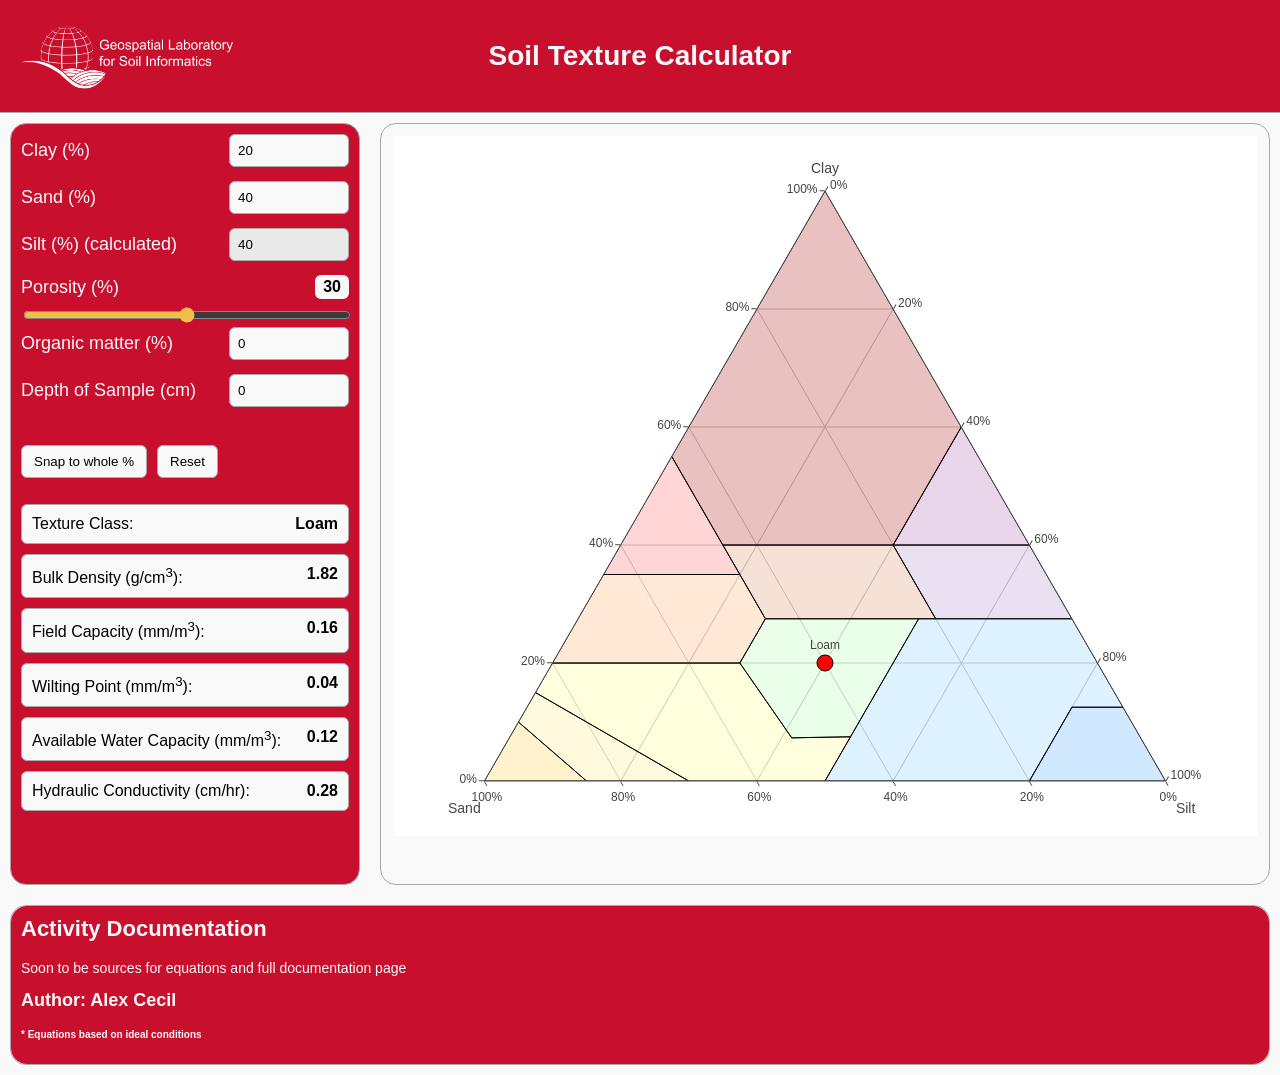
==== docs/index.html @ 5aa43e3f "Update index.html" ====
<!DOCTYPE html>
<html lang="en">
<head>
  <meta charset="UTF-8" />
  <meta name="viewport" content="width=device-width, initial-scale=1" />
  <title>GLSI - Soil Texture Calculator</title>
  <script src="https://cdn.plot.ly/plotly-2.35.2.min.js"></script>
  <link rel="stylesheet" href="styles.css" />
</head>
<body>
  <header>
    <a href="https://www.agron.iastate.edu/glsi/" target="_blank" class="header-logo-link">
      <img src="GLSI_Logo.png" alt="White GLSI Logo with Text" class="header-logo" />
    </a>
    <h1>Soil Texture Calculator</h1>
  </header>

  <main class="wrap">
    <section class="card side-panel">
      <div class="panel">
        <div class="row">
          <label for="clay">Clay (%)</label>
          <input id="clay" type="number" min="0" max="100" step="0.1" value="20" />
        </div>

        <div class="row">
          <label for="sand">Sand (%)</label>
          <input id="sand" type="number" min="0" max="100" step="0.1" value="40" />
        </div>

        <div class="row">
          <label for="silt">Silt (%) (calculated)</label>
          <input id="silt" type="number" step="0.1" value="40" readonly />
        </div>

        <div class="porosity-row">
          <div class="porosity-header">
            <label for="porosity">Porosity (%)</label>
            <output id="porosityValue" for="porosity">50</output>
          </div>

          <input
            id="porosity"
            type="range"
            min="0"
            max="60"
            step="0.1"
            value="30"
          />
        </div>

        <div class="row">
          <label for="om">Organic matter (%)</label>
          <input id="om" type="number" min="0" max="100" step="0.1" value="0" />
        </div>

        <div class="row">
          <label for="depth">Depth of Sample (cm)</label>
          <input id="surf_depth" type="number" min="0" max="1000" step="0.1" value="0" />
        </div>

        <div class="help" id="status">
          Enter clay and sand; silt is 100 − clay − sand.
        </div>

        <div class="btns">
          <button id="snap" type="button">Snap to whole %</button>
          <button id="reset" type="button">Reset</button>
        </div>

        <div class="results" aria-live="polite">
          <div class="result-row">
            <span>Texture Class:</span>
            <output id="texture">—</output>
          </div>

          <div class="result-row">
            <span>Bulk Density (g/cm<sup>3</sup>):</span>
            <output id="bd">—</output>
          </div>

          <div class="result-row">
            <span>Field Capacity (mm/m<sup>3</sup>):</span>
            <output id="fieldcap">—</output>
          </div>
          
          <div class="result-row">
            <span>Wilting Point (mm/m<sup>3</sup>):</span>
            <output id="wilting">—</output>
          </div>

          <div class="result-row">
            <span>Available Water Capacity (mm/m<sup>3</sup>):</span>
            <output id="awc">—</output>
          </div>

          <div class="result-row">
            <span>Hydraulic Conductivity (cm/hr):</span>
            <output id="HC">—</output>
          </div>

        </div>
      </div>
    </section>

    <section class="card">
      <div class="panel chart-panel">
        <div id="chart"></div>
      </div>
    </section>


    <section class="card credit-card">
      <div class="panel credit-panel">
        <h2>Activity Documentation</h2>
        <p>Soon to be sources for equations and full documentation page</p>
        <h3>Author: Alex Cecil</h3>
        <h4>* Equations based on ideal conditions</h4>
      </div>
    </section>
  </main>

  <script src="script.js"></script>
</body>
</html>
---- docs/styles.css ----
:root{
  --header_size: 72px;
  --card_rad: 16px;
  --small_rad: 6px;
  --cardinal_red:#c8102e;
  --cyclone_gold:#f1be48;
  --page_white:#f9f9f9;
  --input_box_white:#e9e9e9;
  --page_black:#000000;
  --page_grey:#333333;
  --page_item_border:solid#a9a9a9;
  --card_padding:10px;
  --page_brown:#9b945f;
  --page_dark_brown:#524727;
}

body {
  margin: 0;
  font-family: Arial, sans-serif;
  background:var(--page_white);
  color:var(--page_black);
}

header {
  display: flex;
  align-items: center;
  justify-content: center;
  min-height: var(--header_size); 
  height: auto;
  gap: 12px;
  padding: 20px 24px;
  border-bottom: 1px var(--page_item_border);
  background:var(--cardinal_red);
  position: relative;
}

.header-logo-link {
  position: absolute;
  left: 15px;
  height: var(--header_size);
  display: block;
}

.header-logo {
  height: 100%;
  width: auto;
  object-fit: contain;
  display: block;
}

header h1 {
  margin: 0;
  color:var(--page_white);
  font-size: 28px;
  text-align: center;
}

@media (max-width: 650px) {
  header {
    flex-direction: column;
    gap: 10px;
    padding: 14px 20px;
  }

  .header-logo-link {
    position: static;
    transform: none;
    height: 54px;
  }

  header h1 {
    font-size: 24px;
  }
}

.wrap {
  display: grid;
  grid-template-columns: 350px minmax(0, 1fr);
  gap: 20px;
  padding: var(--card_padding);
}

.card {
  min-height: 760px;
  background:var(--page_white);
  border: 1px var(--page_item_border);
  border-radius: var(--card_rad);
}

.side-panel {
  background-color: var(--cardinal_red);
}

.side-panel label{
  margin: 0;
  color:var(--page_white);
  font-size: 18px;
}

.credit-card {
  grid-column: 1 / -1;
  min-height: 0;
}

.credit-panel {
  background:var(--cardinal_red);
  padding: var(--card_padding);
  border-radius: var(--card_rad);
}

.credit-panel h2 {
  margin-top: 0;
  color:var(--page_white);
  font-size: 22px;
}

.credit-panel h3 {
  margin-top: 0;
  color:var(--page_white);
  font-size: 18px;
}

.credit-panel h4 {
  margin-top: 0;
  color:var(--page_white);
  font-size: 10px;
}

.credit-panel p {
  margin-top: 0;
  color:var(--page_white);
  font-size: 14px;
}

.panel {
  padding: var(--card_padding);
}

.chart-panel {
  padding: 12px 12px 0;
}

.row {
  display: grid;
  grid-template-columns: 1fr 120px;
  gap: 12px;
  align-items: center;
  margin-bottom: 14px;
}

label {
  font-size: 14px;
  color:var(--page_grey);
}

input[type="number"] {
  width: 100%;
  box-sizing: border-box;
  padding: 8px;
  border: 1px var(--page_item_border);
  border-radius: var(--small_rad);
  background:var(--page_white);
  color:var(--page_black);
}

input[readonly] {
  background:var(--input_box_white);
}

.help {
  margin-top: 6px;
  font-size: 12px;
  color:var(--page_grey);
}

.good {
  color:var(--cardinal_red);
}

.bad {
  color:var(--page_white);
}

.btns {
  display: flex;
  gap: 10px;
  margin-top: 10px;
}

button {
  padding: 8px 12px;
  border: 1px var(--page_item_border);
  border-radius: var(--small_rad);
  background:var(--page_white);
  color:var(--page_black);
  cursor: pointer;
}

button:hover {
  background:var(--input_box_white);
}

.slider-control {
  display: flex;
  align-items: center;
  gap: 0.75rem;
}

.slider-control input[type="range"] {
  flex: 1;
}

.slider-control output {
  min-width: 3.5rem;
  text-align: right;
}

.results {
  display: grid;
  gap: 10px;
  margin-top: 26px;
}

.result-row {
  display: flex;
  justify-content: space-between;
  gap: 16px;
  padding: 10px;
  border: 1px var(--page_item_border);
  border-radius: var(--small_rad);
  background:var(--page_white);
}

.result-row output {
  font-variant-numeric: tabular-nums;
  font-weight: 700;
}

#chart {
  width: 100%;
  height: 700px;
}


.porosity-row {
  margin-top: 14px;
}

.porosity-header {
  display: flex;
  justify-content: space-between;
  align-items: center;
  margin-bottom: 6px;
}

.porosity-header label {
  color:var(--page_white);
}

#porosityValue {
  color:var(--page_black);
  background-color:var(--page_white);
  padding: 3px 8px;
  border-radius: var(--small_rad);
  font-weight: 700;
  font-variant-numeric: tabular-nums;
}

#porosity {
  width: 100%;
  accent-color:var(--cyclone_gold);
}

@media (max-width: 900px) {
  .wrap {
    grid-template-columns: 1fr;
  }

  .card {
    min-height: 0;
  }

  #chart {
    height: 600px;
  }
}
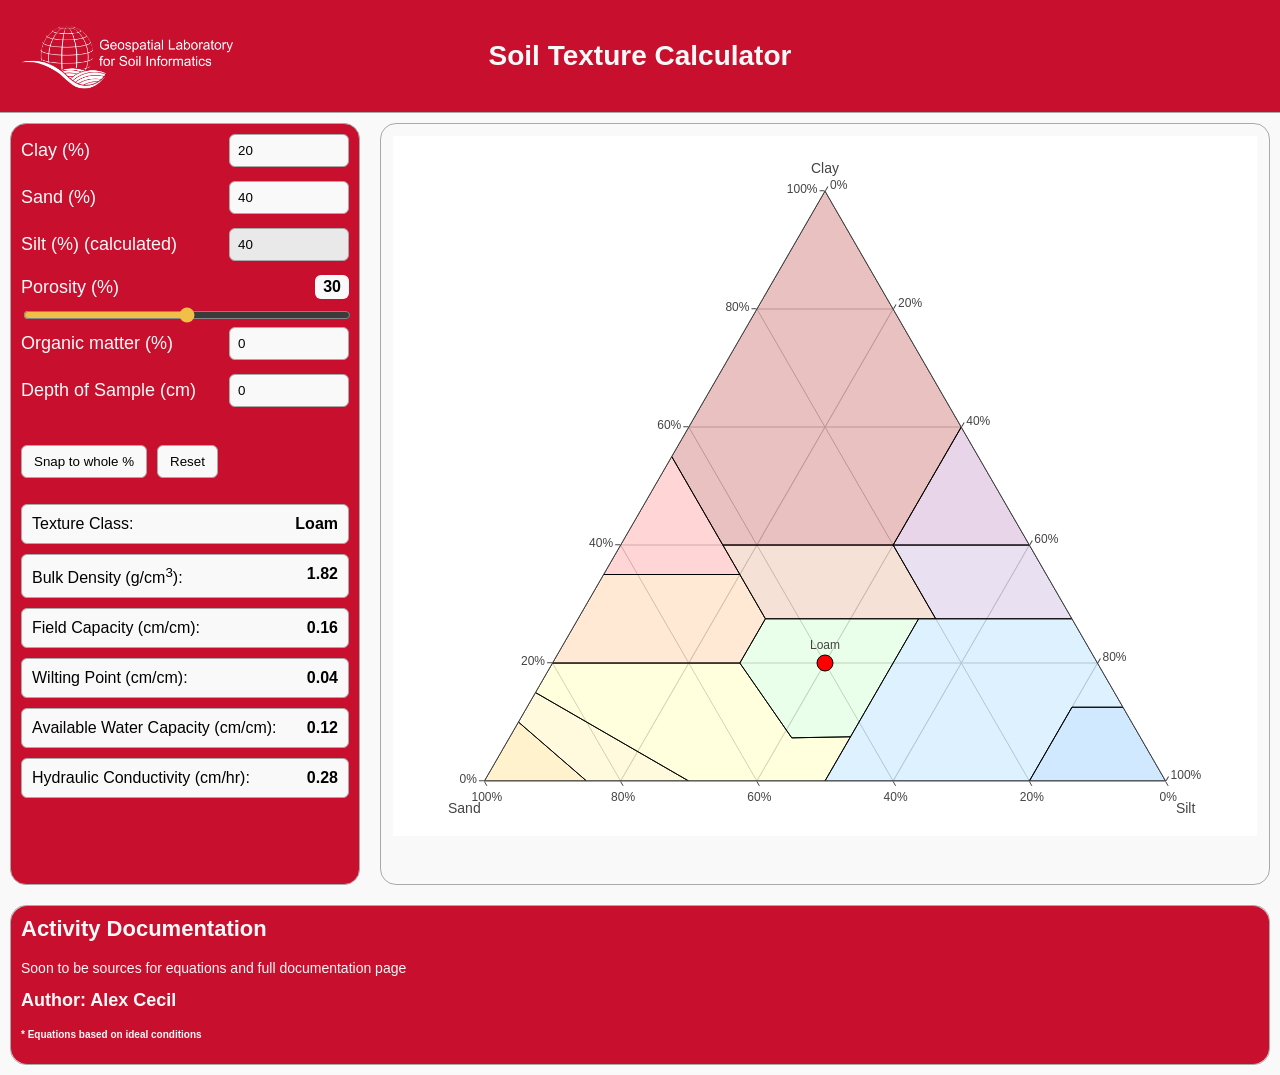
==== commit 9ee77359: "Update index.html" ====
--- a/docs/index.html
+++ b/docs/index.html
@@ -80,17 +80,17 @@
           </div>
 
           <div class="result-row">
-            <span>Field Capacity (mm/m<sup>3</sup>):</span>
+            <span>Field Capacity (cm/cm):</span>
             <output id="fieldcap">—</output>
           </div>
           
           <div class="result-row">
-            <span>Wilting Point (mm/m<sup>3</sup>):</span>
+            <span>Wilting Point (cm/cm):</span>
             <output id="wilting">—</output>
           </div>
 
           <div class="result-row">
-            <span>Available Water Capacity (mm/m<sup>3</sup>):</span>
+            <span>Available Water Capacity (cm/cm):</span>
             <output id="awc">—</output>
           </div>
 
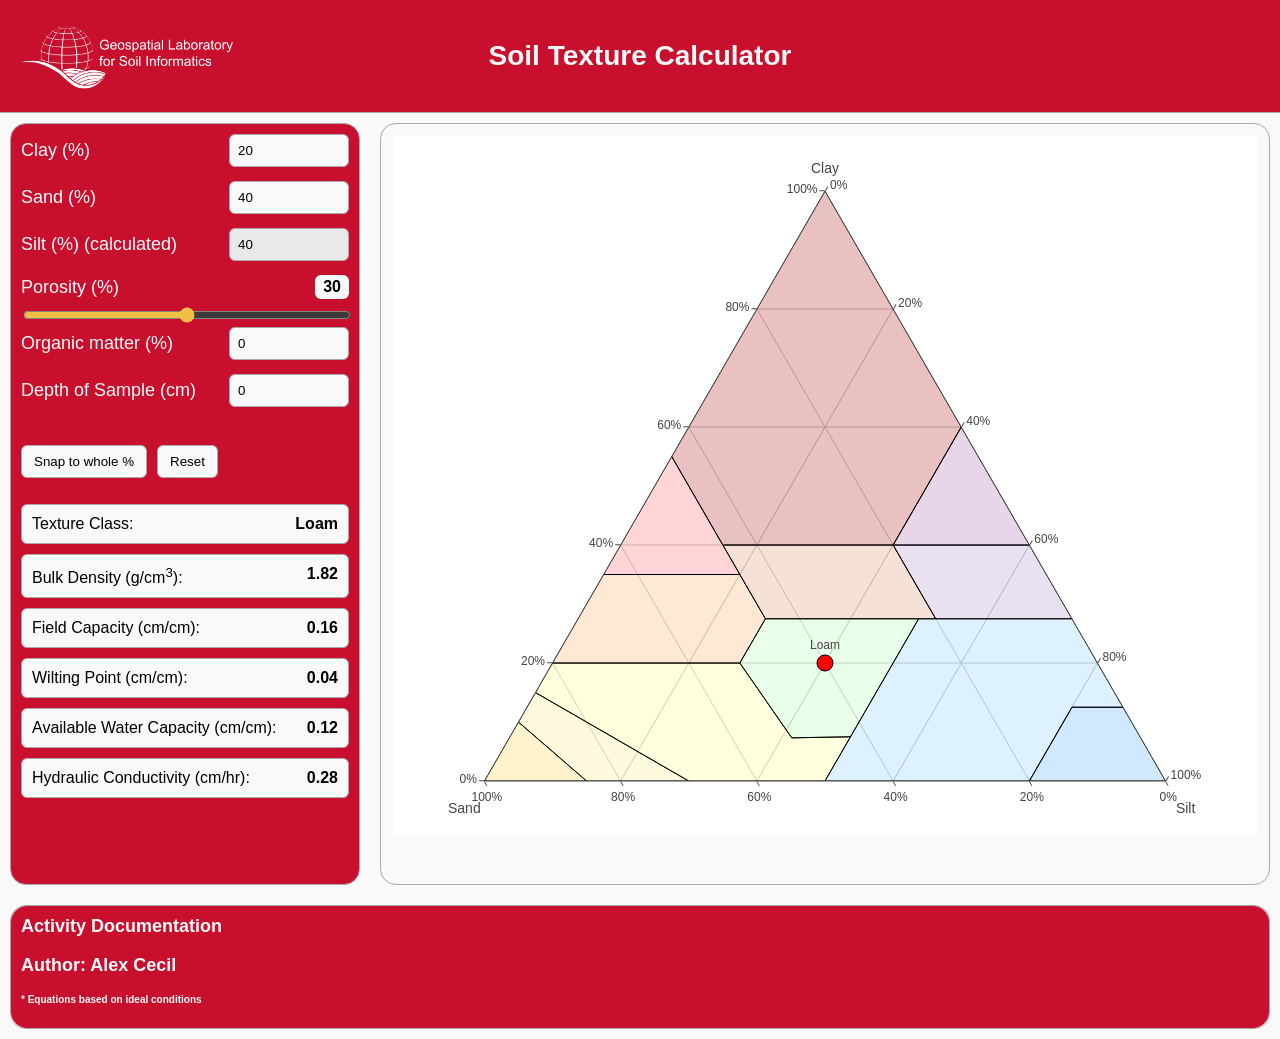
==== commit 3ad094a3: "Update index.html" ====
--- a/docs/index.html
+++ b/docs/index.html
@@ -112,8 +112,7 @@
 
     <section class="card credit-card">
       <div class="panel credit-panel">
-        <h2>Activity Documentation</h2>
-        <p>Soon to be sources for equations and full documentation page</p>
+        <h3 href="documentation.html" target="_blank">Activity Documentation</h3>
         <h3>Author: Alex Cecil</h3>
         <h4>* Equations based on ideal conditions</h4>
       </div>
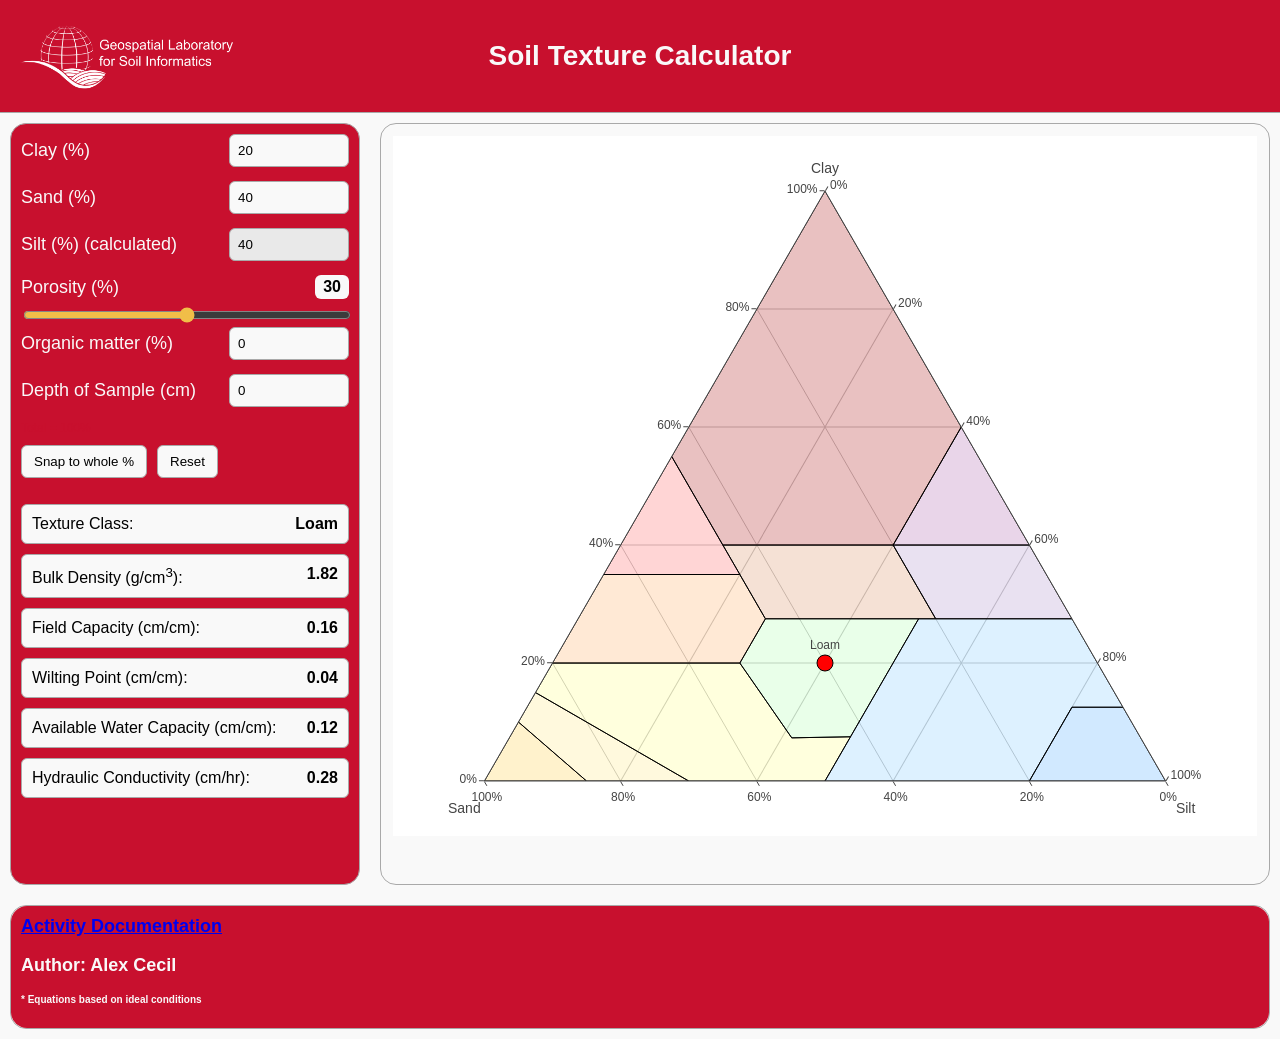
==== commit cd88bdd5: "Update index.html" ====
--- a/docs/index.html
+++ b/docs/index.html
@@ -112,7 +112,13 @@
 
     <section class="card credit-card">
       <div class="panel credit-panel">
-        <h3 href="documentation.html" target="_blank">Activity Documentation</h3>
+        <h3>
+          <a href="documentation.html"
+            target="_blank"
+            rel="noopener noreferrer">
+            Activity Documentation
+          </a>
+        </h3>
         <h3>Author: Alex Cecil</h3>
         <h4>* Equations based on ideal conditions</h4>
       </div>
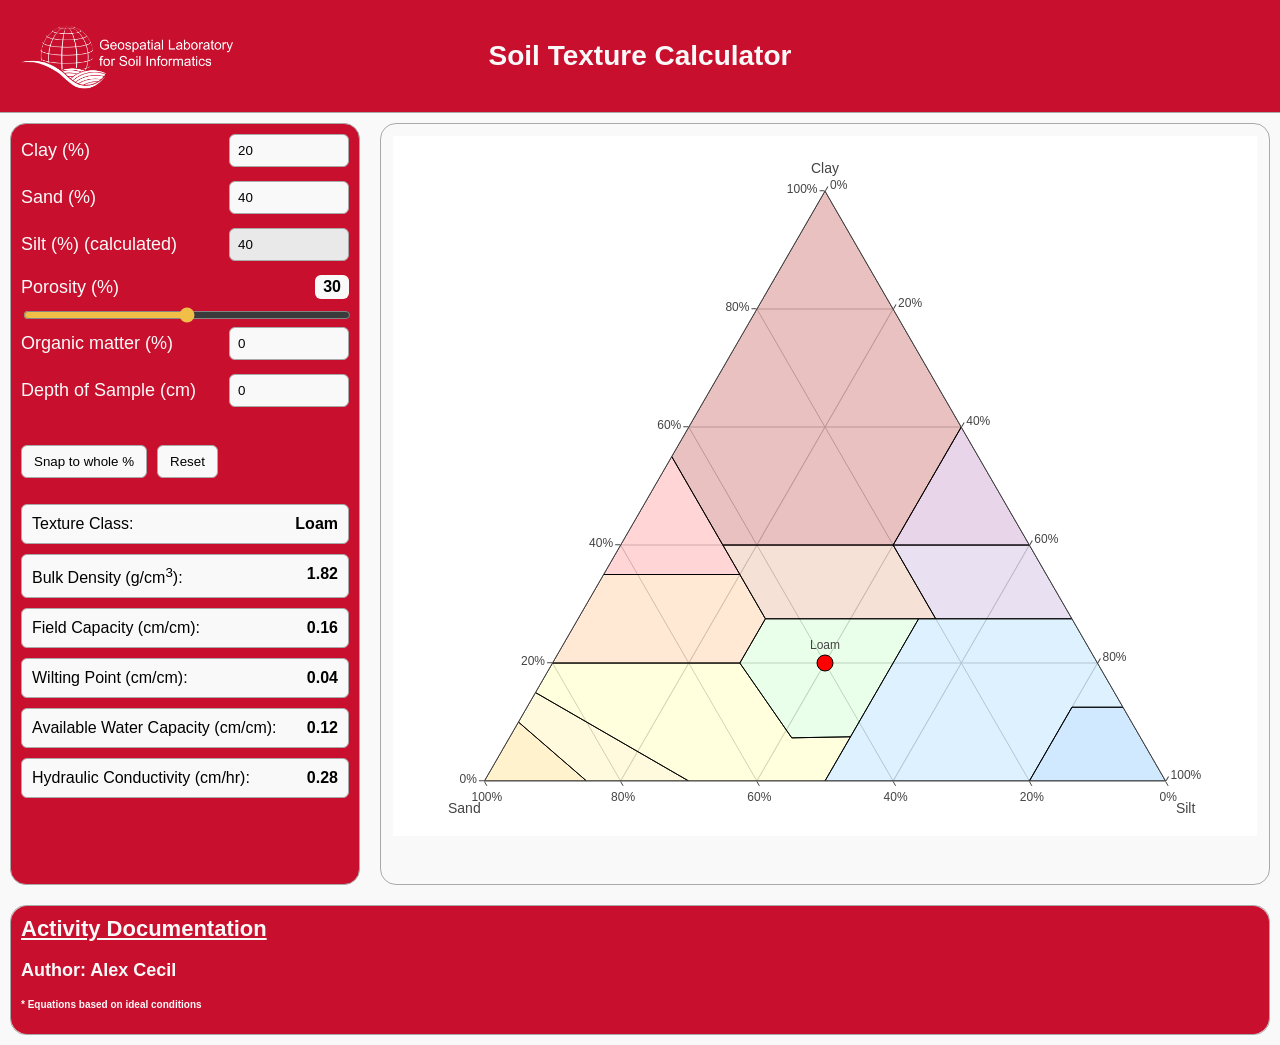
==== commit 896f6fc8: "updating links" ====
--- a/docs/index.html
+++ b/docs/index.html
@@ -112,13 +112,13 @@
 
     <section class="card credit-card">
       <div class="panel credit-panel">
-        <h3>
+        <h2>
           <a href="documentation.html"
             target="_blank"
             rel="noopener noreferrer">
             Activity Documentation
           </a>
-        </h3>
+        </h2>
         <h3>Author: Alex Cecil</h3>
         <h4>* Equations based on ideal conditions</h4>
       </div>
--- a/docs/styles.css
+++ b/docs/styles.css
@@ -285,3 +285,7 @@
     height: 600px;
   }
 }
+
+h2 a {
+  color: inherit;
+}
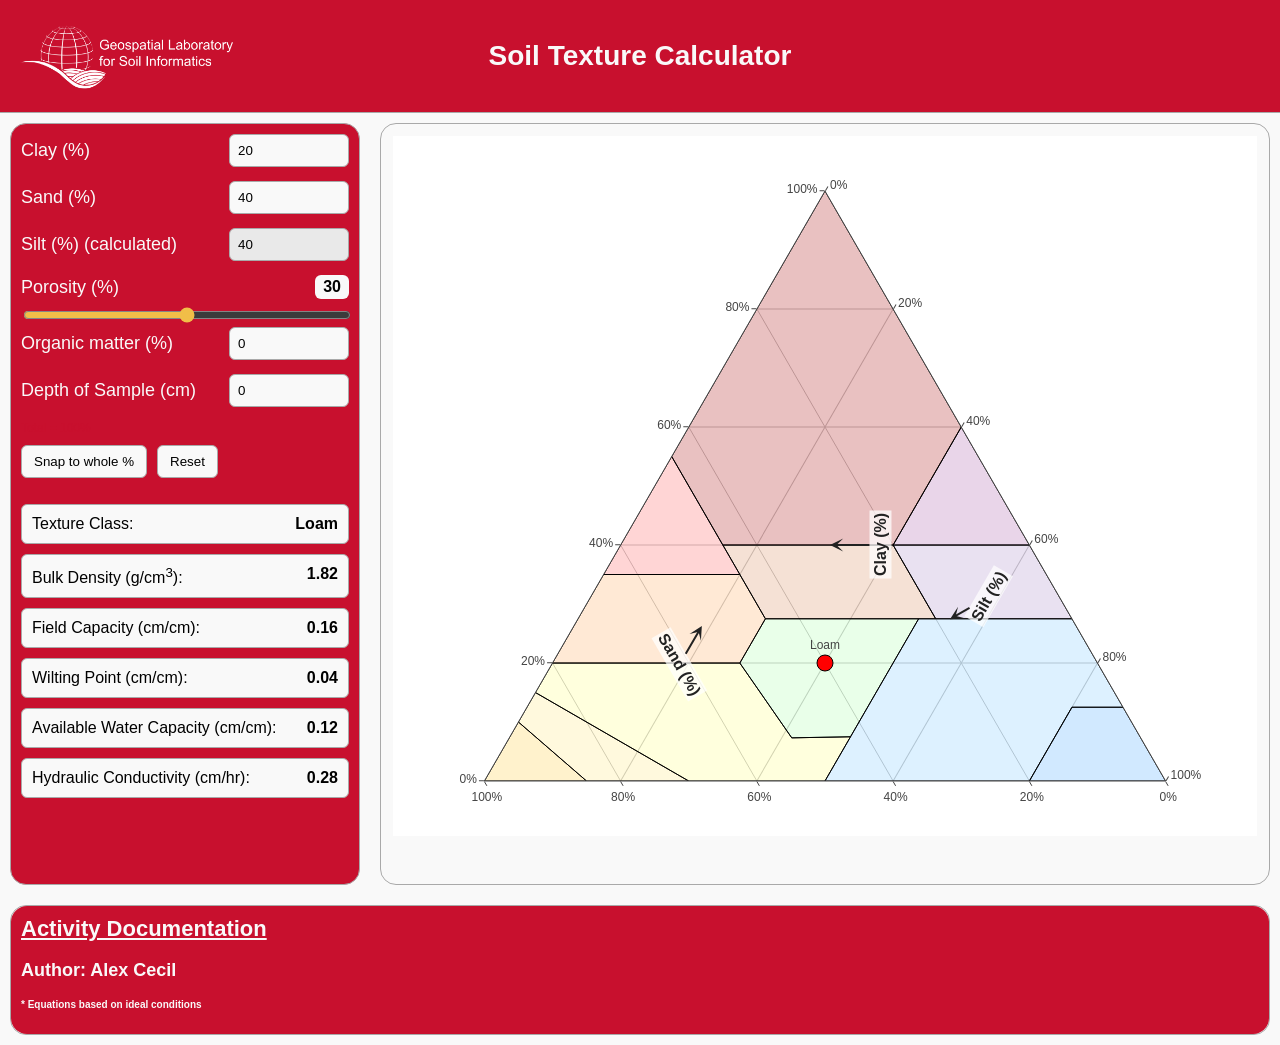
==== commit 767b9f14: "updating logoa" ====
--- a/docs/index.html
+++ b/docs/index.html
@@ -4,6 +4,7 @@
   <meta charset="UTF-8" />
   <meta name="viewport" content="width=device-width, initial-scale=1" />
   <title>GLSI - Soil Texture Calculator</title>
+  <link rel="icon" type="image/png" href="favicon.png" />
   <script src="https://cdn.plot.ly/plotly-2.35.2.min.js"></script>
   <link rel="stylesheet" href="styles.css" />
 </head>
@@ -125,6 +126,6 @@
     </section>
   </main>
 
-  <script src="script.js"></script>
+  <script src="js/script.js"></script>
 </body>
 </html>
--- a/docs/styles.css
+++ b/docs/styles.css
@@ -288,4 +288,19 @@
 
 h2 a {
   color: inherit;
+}
+
+
+.section-text {
+  color: #000000;
+}
+.section-text h2,
+.section-text h3,
+.section-text p {
+  margin-bottom: .75em;
+}
+.section-text ul {
+  margin-left: 1.5em;    /* indent */
+  list-style: disc;
+  color: #000000;           /* or whatever text color you’re using */
 }
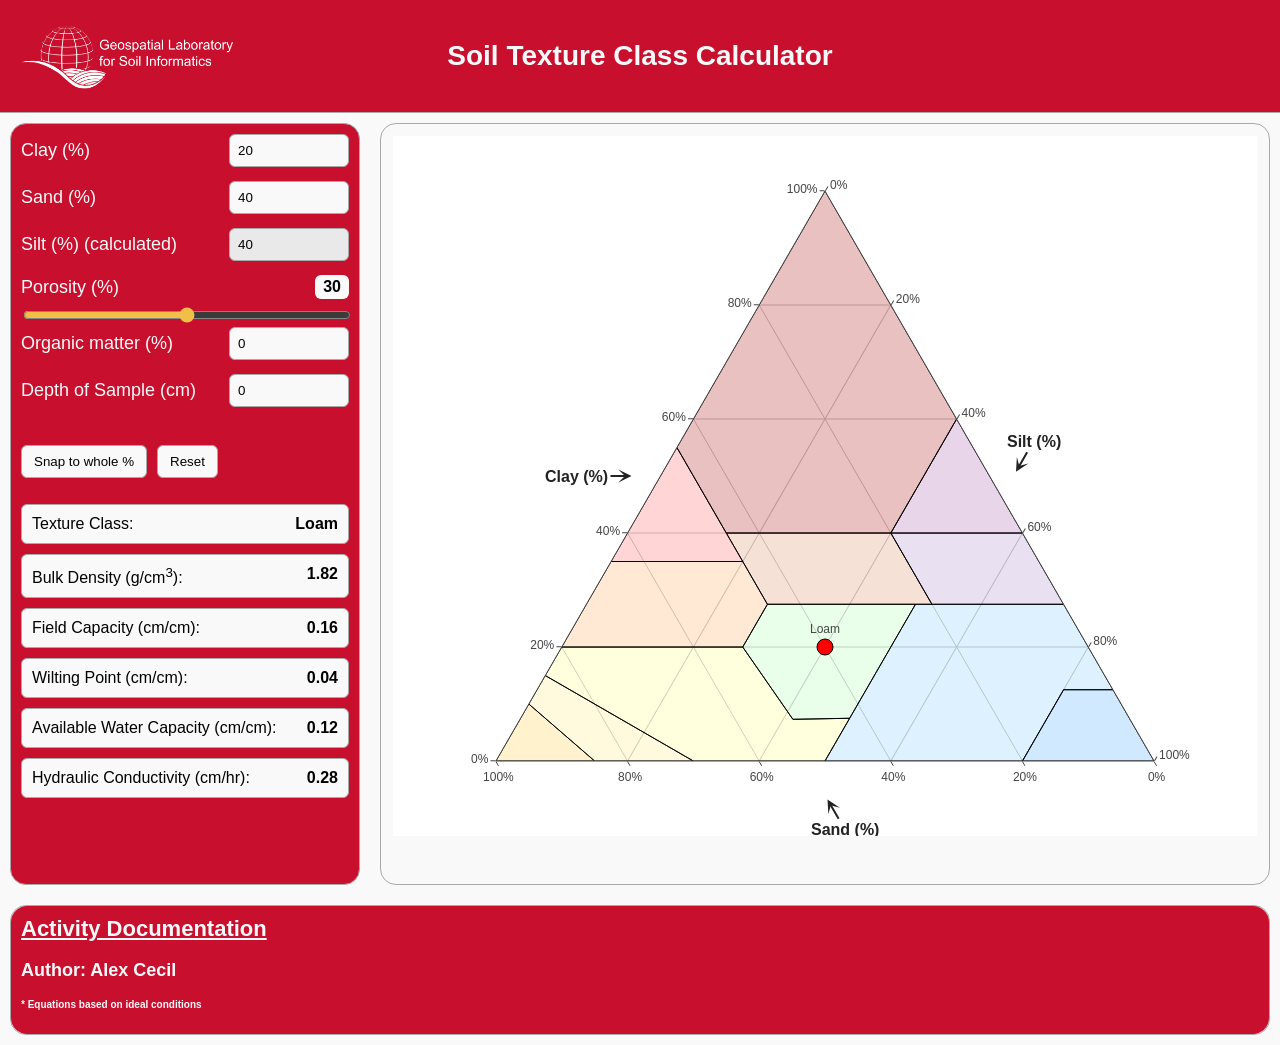
==== commit 6c8d743f: "Update title and header for soil texture calculator" ====
--- a/docs/index.html
+++ b/docs/index.html
@@ -3,7 +3,7 @@
 <head>
   <meta charset="UTF-8" />
   <meta name="viewport" content="width=device-width, initial-scale=1" />
-  <title>GLSI - Soil Texture Calculator</title>
+  <title>GLSI - Soil Texture Class Calculator</title>
   <link rel="icon" type="image/png" href="favicon.png" />
   <script src="https://cdn.plot.ly/plotly-2.35.2.min.js"></script>
   <link rel="stylesheet" href="styles.css" />
@@ -13,7 +13,7 @@
     <a href="https://www.agron.iastate.edu/glsi/" target="_blank" class="header-logo-link">
       <img src="GLSI_Logo.png" alt="White GLSI Logo with Text" class="header-logo" />
     </a>
-    <h1>Soil Texture Calculator</h1>
+    <h1>Soil Texture Class Calculator</h1>
   </header>
 
   <main class="wrap">
